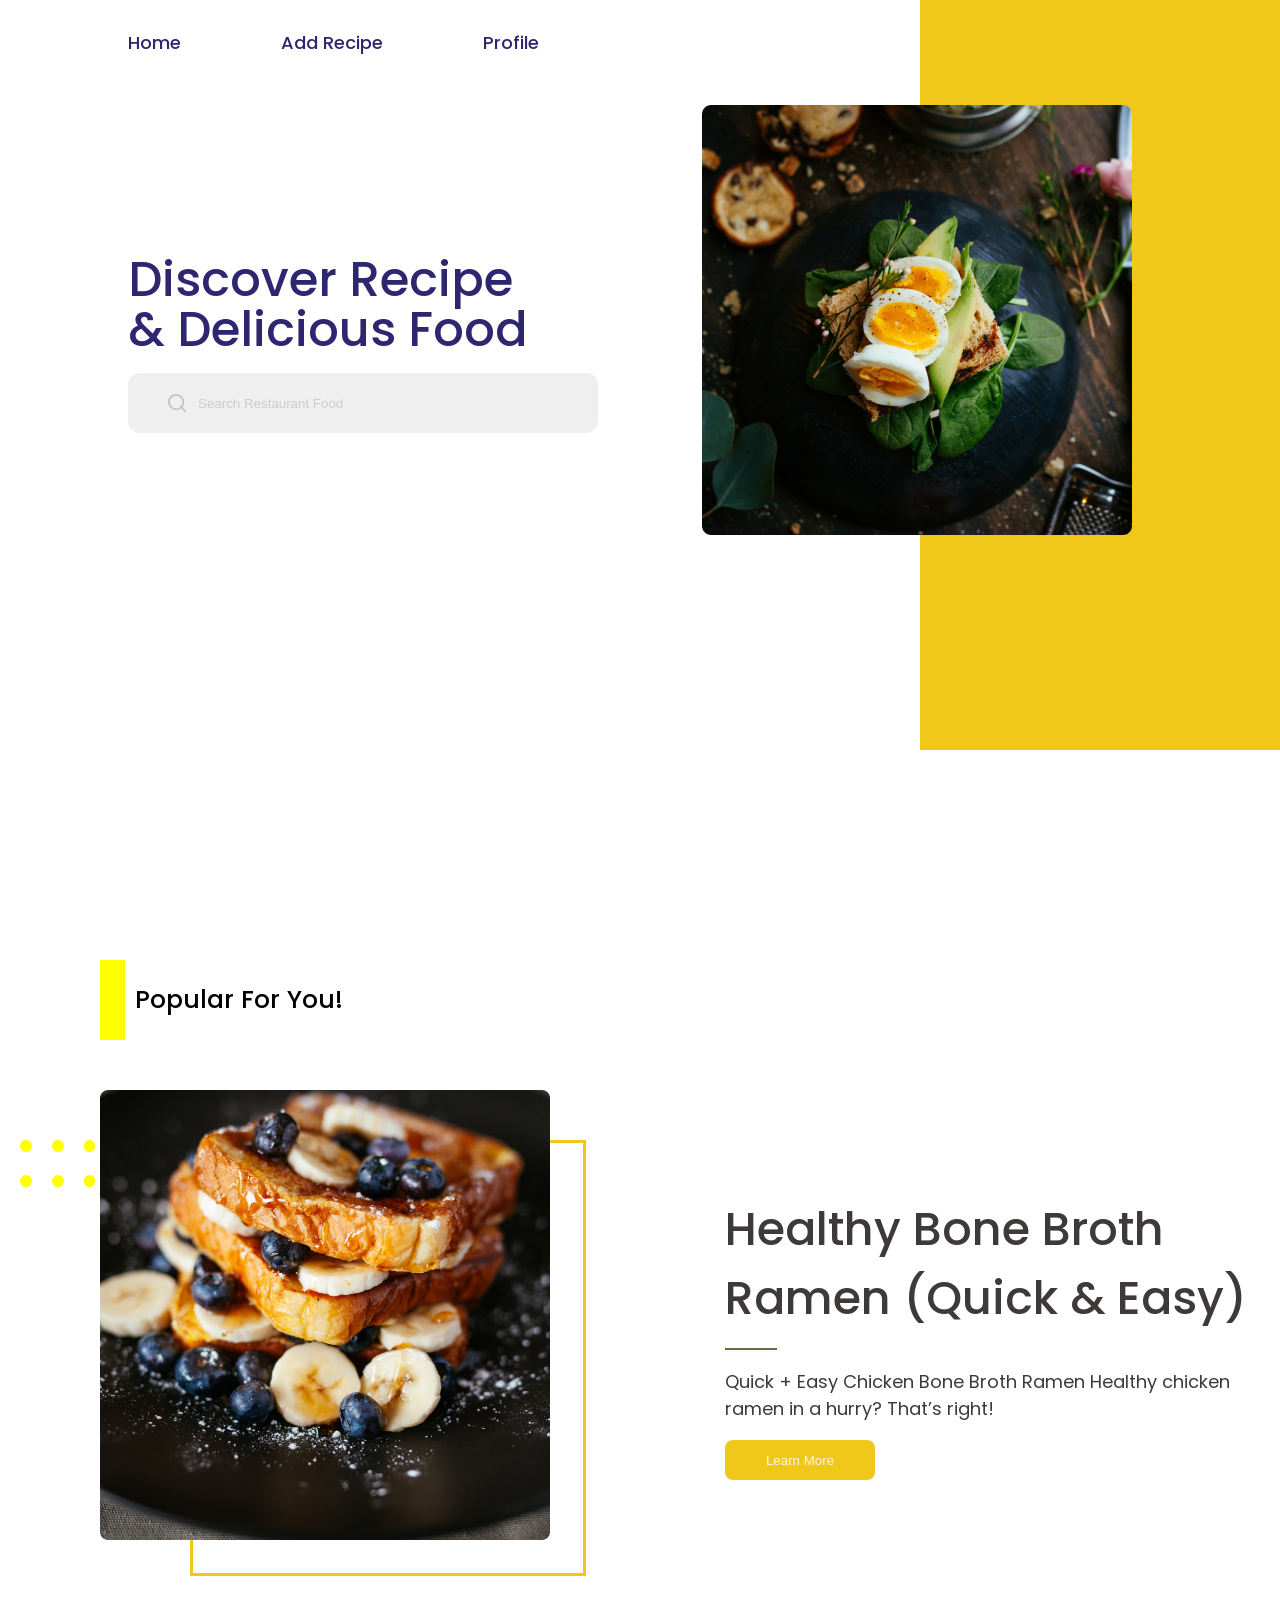
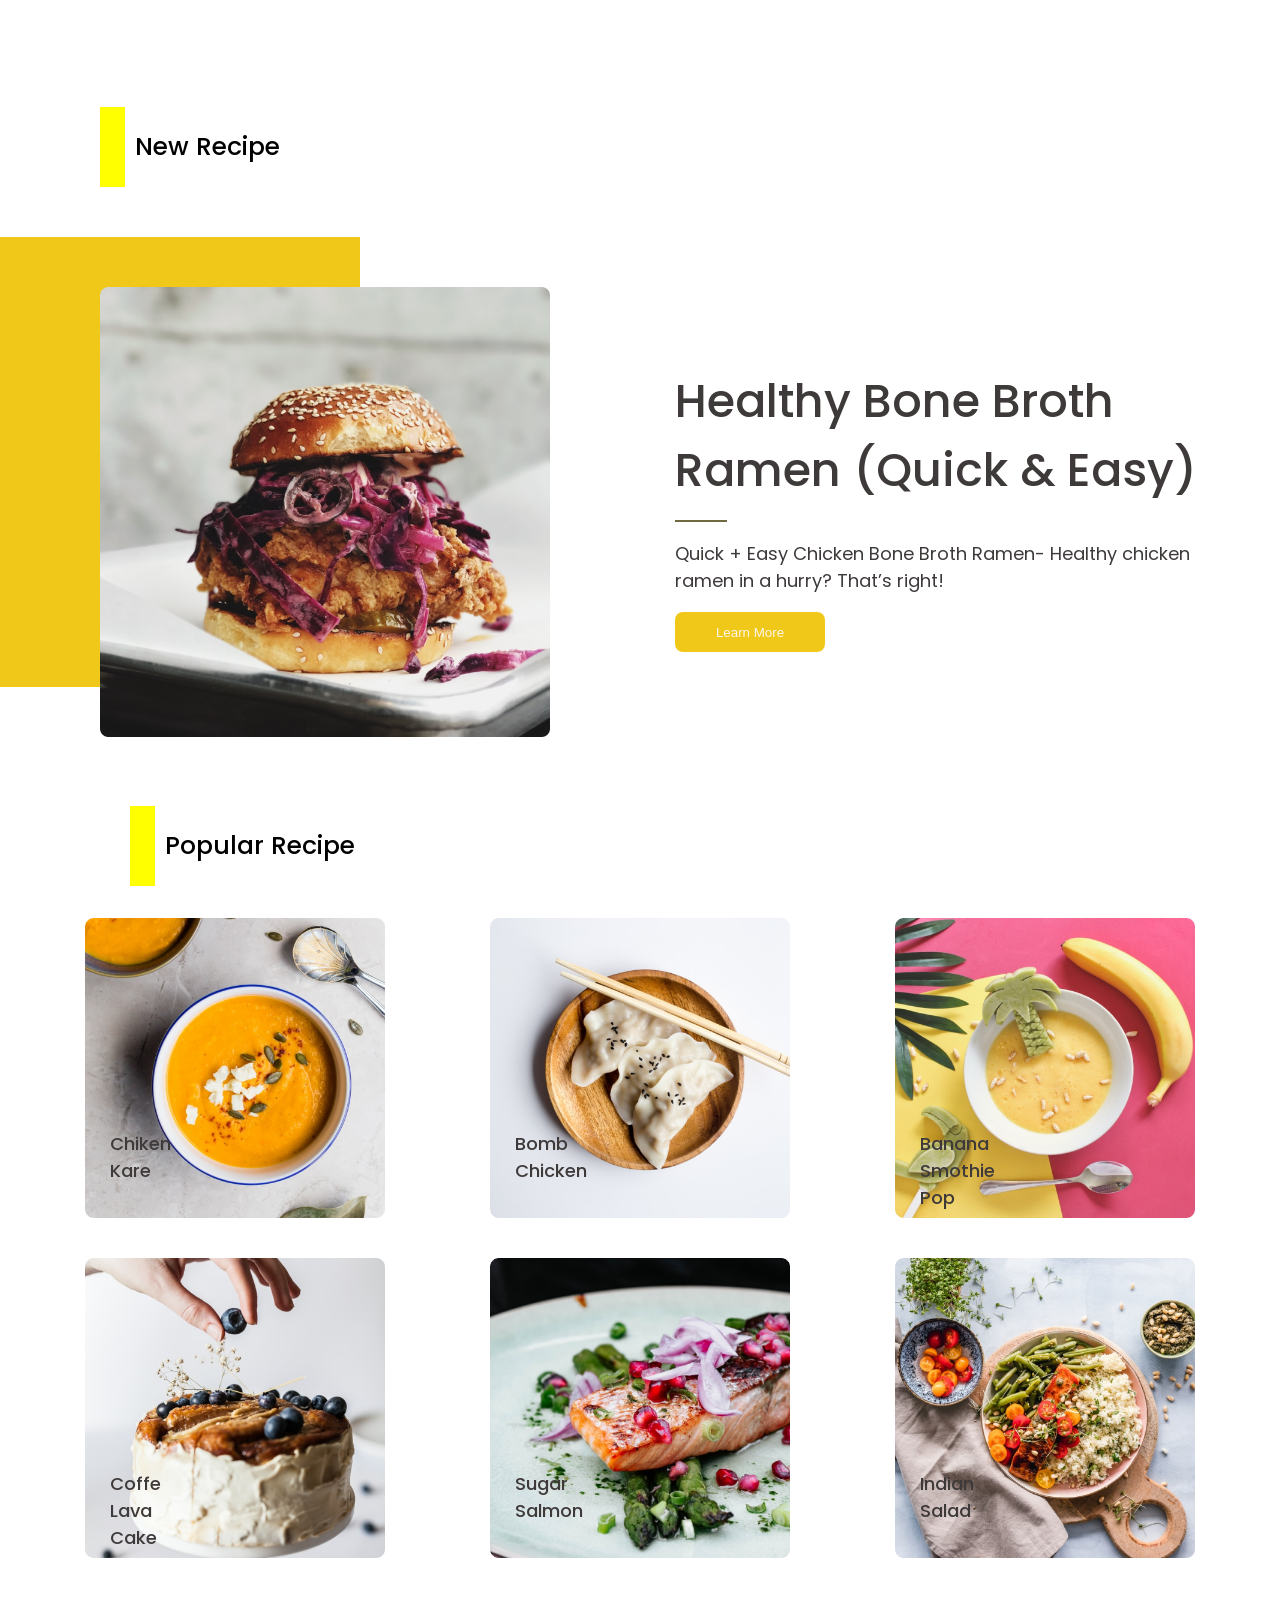
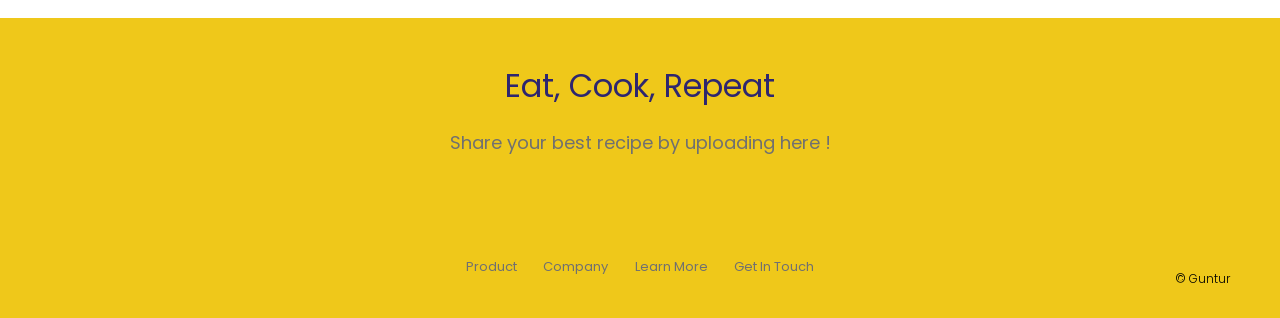
==== landingpage.html @ 4f592a20 "add new page" ====
<!DOCTYPE html>
<html lang="en">
  <head>
    <meta charset="UTF-8" />
    <meta name="viewport" content="width=device-width, initial-scale=1.0" />
    <link rel="preconnect" href="https://fonts.googleapis.com" />
    <link rel="preconnect" href="https://fonts.gstatic.com" crossorigin />
    <link
      href="https://fonts.googleapis.com/css2?family=Inter&family=Poppins&display=swap"
      rel="stylesheet"
    />
    <link rel="stylesheet" href="landingpage.css" />
    <title>Food Recipe Landing Page</title>
  </head>

  <body>
    <section class="container">
      <div class="kotak-hero1"></div>
      <nav class="navbar">
        <div class="nav-menu">
          <p><a href="#">Home</a></p>
          <p><a href="#">Add Recipe</a></p>
          <p><a href="#">Profile</a></p>
      </nav>
      <section class="hero-container">
        <div class="hero-kiri">
          <h1>Discover Recipe & Delicious Food</h1>
          <div class="search-bar">
            <img src="assets/Group 687.svg" alt="" />
            <input
              type="text"
              placeholder="Search Restaurant Food"
              name="search-recipe"
              id="search"
            />
          </div>
        </div>
        <img class="gambar-hero" src="./assets/makanan1.png" alt="gambar1" />
      </section>
    </section>
    <section class="container-2">
      <div class="bagian-atas">
        <div class="kotak-kiri"></div>
        <h2 class="atas-kiri">Popular For You!</h2>
      </div>
      <section class="hero-2">
        <div class="box-kiri">
          <div class="kotak-gambar2"></div>
          <div class="circle">
            <div class="circle-1"></div>
            <div class="circle-1"></div>
            <div class="circle-1"></div>
            <div class="circle-1"></div>
            <div class="circle-1"></div>
            <div class="circle-1"></div>
          </div>
          <img class="gambar2" src="assets/makanan2.png" alt="gambar2" />
        </div>
        <div class="box-kanan">
          <h2 class="p-kanan">Healthy Bone Broth Ramen (Quick & Easy)</h2>
          <div class="garis"></div>
          <p class="p2-kanan">
            Quick + Easy Chicken Bone Broth Ramen Healthy chicken ramen in a
            hurry? That’s right!
          </p>
          <button>Learn More</button>
        </div>
      </section>
    </section>
    <section class="container-3">
      <div class="bagian-atas1">
        <div class="kotak-kiri"></div>
        <h2 class="atas-kiri">New Recipe</h2>
      </div>
      <section class="hero-3">
        <div class="box-kiri1">
          <div class="kotak-gambar"></div>
          <img class="gambar3" src="assets/makanan3.png" alt="gambar3" />
        </div>
        <div class="box-kanan1">
          <h2 class="p-kanan">Healthy Bone Broth Ramen (Quick & Easy)</h2>
          <div class="garis"></div>
          <p class="p2-kanan">
            Quick + Easy Chicken Bone Broth Ramen- Healthy chicken ramen in a
            hurry? That’s right!
          </p>
          <button>Learn More</button>
        </div>
      </section>
    </section>
    <section class="container-4">
      <div class="bagian-atas2">
        <div class="kotak-kiri"></div>
        <h2 class="atas-kiri">Popular Recipe</h2>
      </div>
      <div class="hero-4">
        <div class="card-1">
          <img src="./assets/card1.png" alt="" />
          <p>Chiken Kare</p>
        </div>
        <div class="card-1">
          <img src="./assets/card2.png" alt="" />
          <p>Bomb Chicken</p>
        </div>
        <div class="card-1">
          <img src="./assets/card3.png" alt="" />
          <p>Banana Smothie Pop</p>
        </div>
        <div class="card-1">
          <img src="./assets/card4.png" alt="" />
          <p>Coffe Lava Cake</p>
        </div>
        <div class="card-1">
          <img src="./assets/card5.png" alt="" />
          <p>Sugar Salmon</p>
        </div>
        <div class="card-1">
          <img src="./assets/card6.png" alt="" />
          <p>Indian Salad</p>
        </div>
      </div>
    </section>
    <footer>
      <div class="footer">
        <h1>Eat, Cook, Repeat</h1>
        <h2>Share your best recipe by uploading here !</h2>
        <ul>
          <li>Product</li>
          <li>Company</li>
          <li>Learn more</li>
          <li>Get in Touch</li>
        </ul>
      </div>
      <div class="arkdemy">© Guntur</div>
    </footer>
  </body>
</html>
---- landingpage.css ----
@font-face {
  font-family: "Poppins";
  src: url(font/Poppins-Regular.ttf);
}

body {
  padding: 0;
  margin: 0;
  font-family: "Poppins";
}

.container {
  width: 100%;
  height: 100vh;
  position: relative;
}

.kotak-hero1 {
  width: 360px;
  height: 750px;
  background: #efc81a;
  position: absolute;
  top: 0;
  right: 0;
}

.navbar {
  background: transparent;
  height: 85px;
  display: flex;
  padding: 0 10%;
  align-items: center;
  justify-content: space-between;
  position: relative;
}

.nav-menu {
  display: flex;
  gap: 100px;
  text-align: center;
  font-size: 18px;
  font-weight: 500;
}

.nav-menu a {
  text-decoration: none;
  color: #2e266f;
}
.nav-menu a:visited {
  text-decoration: underline;
}
.nav-menu a:hover {
  text-decoration: underline;
}

.nav-menuright {
  display: flex;
  align-items: center;
}
.nav-menuright a {
  color: #fff5ec;
  padding-left: 10px;
  text-decoration: none;
}

.hero-container {
  display: flex;
  position: relative;
  height: 470px;
  padding: 0 10%;
  justify-content: space-between;
}

.gambar-hero {
  position: relative;
  margin: 20px;
}

.hero-kiri {
  align-self: center;
}

.hero-kiri h1 {
  color: #2e266f;
  align-items: center;
  font-size: 48px;
  font-weight: 500;
  line-height: 50px;
  width: 400px;
}

.search-bar {
  display: flex;
  align-items: center;
  background-color: #efefef;
  width: 450px;
  height: 40px;
  border-radius: 12px;
  margin-top: -30px;
  padding: 10px;
  backdrop-filter: blur(4px) saturate(100%);
}

.search-bar input {
  padding-left: 11px;
  border-radius: 10px;
  border-color: transparent;
  flex: 1;
  background-color: transparent;
  text-align: left;
  padding: 10px;
}

.search-bar input:focus {
  outline: none !important;
}

::placeholder {
  color: #b6b6b6;
  opacity: 0.6;
}

.search-bar img {
  width: 18px;
  height: 18px;
  margin-left: 30px;
}

/* 

                                BATAS CONTAINER 1


*/

.container-2 {
  width: 100%;
  position: relative;
}

.bagian-atas {
  display: flex;
  position: relative;
  align-items: center;
}

.bagian-atas .kotak-kiri {
  width: 25px;
  height: 80px;
  background: yellow;
  margin-top: 60px;
  margin-left: 100px;
}

.bagian-atas .atas-kiri {
  margin-top: 80px;
  margin-left: 10px;
  font-size: 25px;
  font-weight: 500;
}

.hero-2 {
  display: flex;
  align-items: center;
  position: relative;
  margin-top: -50px;
}

.box-kiri {
  width: 50%;
  margin: 100px;
}

.box-kanan {
  display: inline-block;
  width: 50%;
  justify-content: center;
  align-items: center;
  margin-right: 30px;
}

.gambar2 {
  width: 450px;
  height: 450px;
  position: relative;
}

.kotak-gambar2 {
  position: absolute;
  border: solid;
  border-color: #efc81a;
  width: 390px;
  height: 430px;
  margin-top: 50px;
  margin-left: 90px;
}

.circle {
  position: absolute;
  display: flex;
  flex-wrap: wrap;
  height: 50px;
  width: 80px;
  margin-top: 50px;
  margin-left: -80px;
  gap: 20px;
}

.circle-1 {
  width: 11.799px;
  height: 11.799px;
  background: yellow;
  border-radius: 50%;
}

.p-kanan {
  color: #3F3A3A;
  font-family: Poppins;
  font-size: 46px;
  font-style: normal;
  font-weight: 500;
  line-height: normal;
}

.garis {
  border: 1px solid #6f6a40;
  width: 50px;
  margin-top: -23px;
}

.p2-kanan {
  color: #3F3A3A;
  font-family: Poppins;
  font-size: 18px;

}

.box-kanan button {
  width: 150px;
  height: 40px;
  background: #efc81a;
  color: #fff5ec;
  border: none;
  border-radius: 8px;
}

/*

                                BATAS CONTAINER 2

*/

.container-3 {
  width: 100%;
  position: relative;
}

.bagian-atas1 {
  display: flex;
  position: relative;
  align-items: center;
}

.bagian-atas1 .kotak-kiri {
  width: 25px;
  height: 80px;
  background: yellow;
  margin-top: 60px;
  margin-left: 100px;
}

.bagian-atas1 .atas-kiri {
  margin-top: 80px;
  margin-left: 10px;
  font-size: 25px;
  font-weight: 500;
}

.hero-3 {
  display: flex;
  align-items: center;
  position: relative;
  margin-top: 50px;
}

.box-kiri1 {
  width: 50%;
  margin-left: 100px;
}

.box-kanan1 {
  display: inline-block;
  width: 50%;
  justify-content: center;
  align-items: center;
  margin-right: 30px;
}

.gambar3 {
  width: 450px;
  height: 450px;
  position: relative;
  margin-top: 50px;
}

.box-kiri1 .kotak-gambar {
  position: absolute;
  background: #efc81a;
  width: 360px;
  height: 450px;
  left: 0;
  top: 0;
}

.box-kanan1 .p-kanan {
  color: #3F3A3A;
  font-family: Poppins;
  font-size: 46px;
  font-style: normal;
  font-weight: 500;
  line-height: normal;
}

.box-kanan1 .garis {
  border: 1px solid #6f6a40;
  width: 50px;
  margin-top: -23px;
}

.box-kanan1 .p2-kanan {
  color: #3F3A3A;
  font-size: 18px;
}

.box-kanan1 button {
  width: 150px;
  height: 40px;
  background: #efc81a;
  color: #fff5ec;
  border: none;
  border-radius: 8px;
}

/* 

                                    BATAS CONTAINER 3

*/

.container-4 {
  width: 100%;
  position: relative;
}

.container-4 .bagian-atas2 {
  display: flex;
  position: relative;
  margin-top: 50px;
  align-items: center;
}

.bagian-atas2 .kotak-kiri {
  width: 25px;
  height: 80px;
  background: yellow;
  margin-left: 130px;
}

.bagian-atas2 .atas-kiri {
  margin-left: 10px;
  font-size: 25px;
  font-weight: 500;
  line-height: 62px;
}

.hero-4 {
  display: flex;
  justify-content: space-evenly;
  flex-wrap: wrap;

  position: relative;
}

.hero-4 img {
  width: 100%;
}

.container-4 .hero-4 .card-1 {
  position: relative;
  width: 300px;
  height: 300px;
  padding: 20px;
}

.container-4 .hero-4 .card-1 p {
  position: absolute;
  margin-left: 25px;
  margin-top: -95px;
  width: 60px;
  color: #3F3A3A;
  font-family: "Poppins";
  font-size: 18px;
  font-weight: 500;
}

.container-4 .hero-4 .card-2 p {
  position: absolute;
  margin-left: 25px;
  margin-top: -75px;
  width: 120px;
  color: #3F3A3A;
  font-family: "Poppins";
  font-size: 18px;
  font-weight: 500;
}
/*                              BATAS CONTAINER 4 */

footer {
  height: 300px;
  background: #efc81a;
  margin-top: 40px;
  display: flex;
  justify-content: center;
  align-items: center;
  text-align: center;
  position: relative;
}

footer .footer h1 {
  color: #2e266f;
  font-family: "Poppins";
  font-size: 32px;
  font-weight: 400;
  /* margin-left: 20px; */
}

.footer h2 {
  color: #707070;
  text-align: center;
  font-family: "Poppins";
  font-size: 18px;
  font-style: normal;
  font-weight: 400;
  line-height: 24px; /* 100% */
}

footer .footer ul {
  display: flex;
  gap: 10px;
  justify-content: space-evenly;
  list-style: none;
  /* background: red; */
  padding: 0;
  bottom: 0;

  margin-top: 100px;
}

footer .footer ul li {
  color: #707070;
  text-align: center;
  font-family: "Poppins";
  font-size: 13px;
  font-style: normal;
  font-weight: 400;
  line-height: 24px; /* 150% */
  text-transform: capitalize;
}

footer .arkdemy {
  position: absolute;
  bottom: 0;
  right: 50px;
  bottom: 30px;
  font-size: 12px;
  font-weight: 300;
  color: #000;
}

/* 
                                BATAS LAYOUT DESKTOP 
*/

/* 
                                        MEDIA QUERY
 */

/* MOBILE */

@media screen and (max-width: 430px) {

  .navbar{
      justify-content: center;
  }
.navbar .nav-menu{
  gap: 30px;
}
  
  .nav-menuright{
    display: none;
  }

  .kotak-hero1 {
    width: 100%;
    height: 100%;

  }
  .nav-menu {
    gap: 20px;
  }

  .gambar-hero {
    display: none;
  }

  .hero-container .hero-kiri h1 {
    width: 370px;
    line-height: 60px;
    margin-left: -29px;
    font-size: 40px;
  }
  .search-bar {
    width: 330px;
    margin-left: -25px;
    margin-top: 20px;
  }

  /*
                                          CONTAINER 2
  */

  .bagian-atas{
    margin-top: 30px;
  }

  .bagian-atas .kotak-kiri {
    margin-left: 20px;
    margin-top: 50px;
    
  }

  .hero-2 {
    margin-top: 30px;
    display: flex;
    flex-wrap: wrap;
    justify-content: center;
  }

  .box-kiri {
    margin: 0px;
    margin-left: -100px;
  }

  .gambar2 {
    width: 280px;
    height: 280px;
  }

  .kotak-gambar2 {
    width: 280px;
    height: 280px;
    margin: 20px;
  }

  .box-kanan {
    margin-top: 20px;
    display: flex;
    flex-wrap: wrap;
    width: 300px;
    padding-left: 40px;
  }

  .p-kanan {
    font-size: 25px;
  }

  .p2-kanan {
    font-size: 16px;
  }

  .box-kanan button {
    margin-top: 30px;
  }

  /*
                                            CONTAINER 3
  */

  .bagian-atas1{
    margin-bottom: 50px;
  }
  
  .bagian-atas1 .kotak-kiri {
    margin-left: 20px;
    margin-top: 50px;
  }

  .hero-3 {
    margin-top: 30px;
    display: flex;
    flex-wrap: wrap;
    justify-content: center;
  }

  .box-kiri1 {
    margin: 0px;
    margin-left: -100px;
  }

  .gambar3 {
    width: 280px;
    height: 280px;
  }

  .box-kiri1 .kotak-gambar {
    width: 300px;
    height: 300px;
  }

  .box-kanan1 {
    margin-top: 20px;
    display: flex;
    flex-wrap: wrap;
    width: 300px;
    padding-left: 40px;
  }

  .box-kanan1 .p-kanan  {
    font-size: 25px;
  }

  .box-kanan1 .p2-kanan{
    font-size: 16px;
  }
  
  .box-kanan1 button {
    margin-top: 30px;
  }

/* 
                                       CONTAINER 4
*/


.bagian-atas2{
  margin-bottom: 50px;
}

.bagian-atas2 .kotak-kiri {
  margin-left: 20px;
  /* margin-top: 50px; */
}


.arkdemy{
  display: none;
}










}
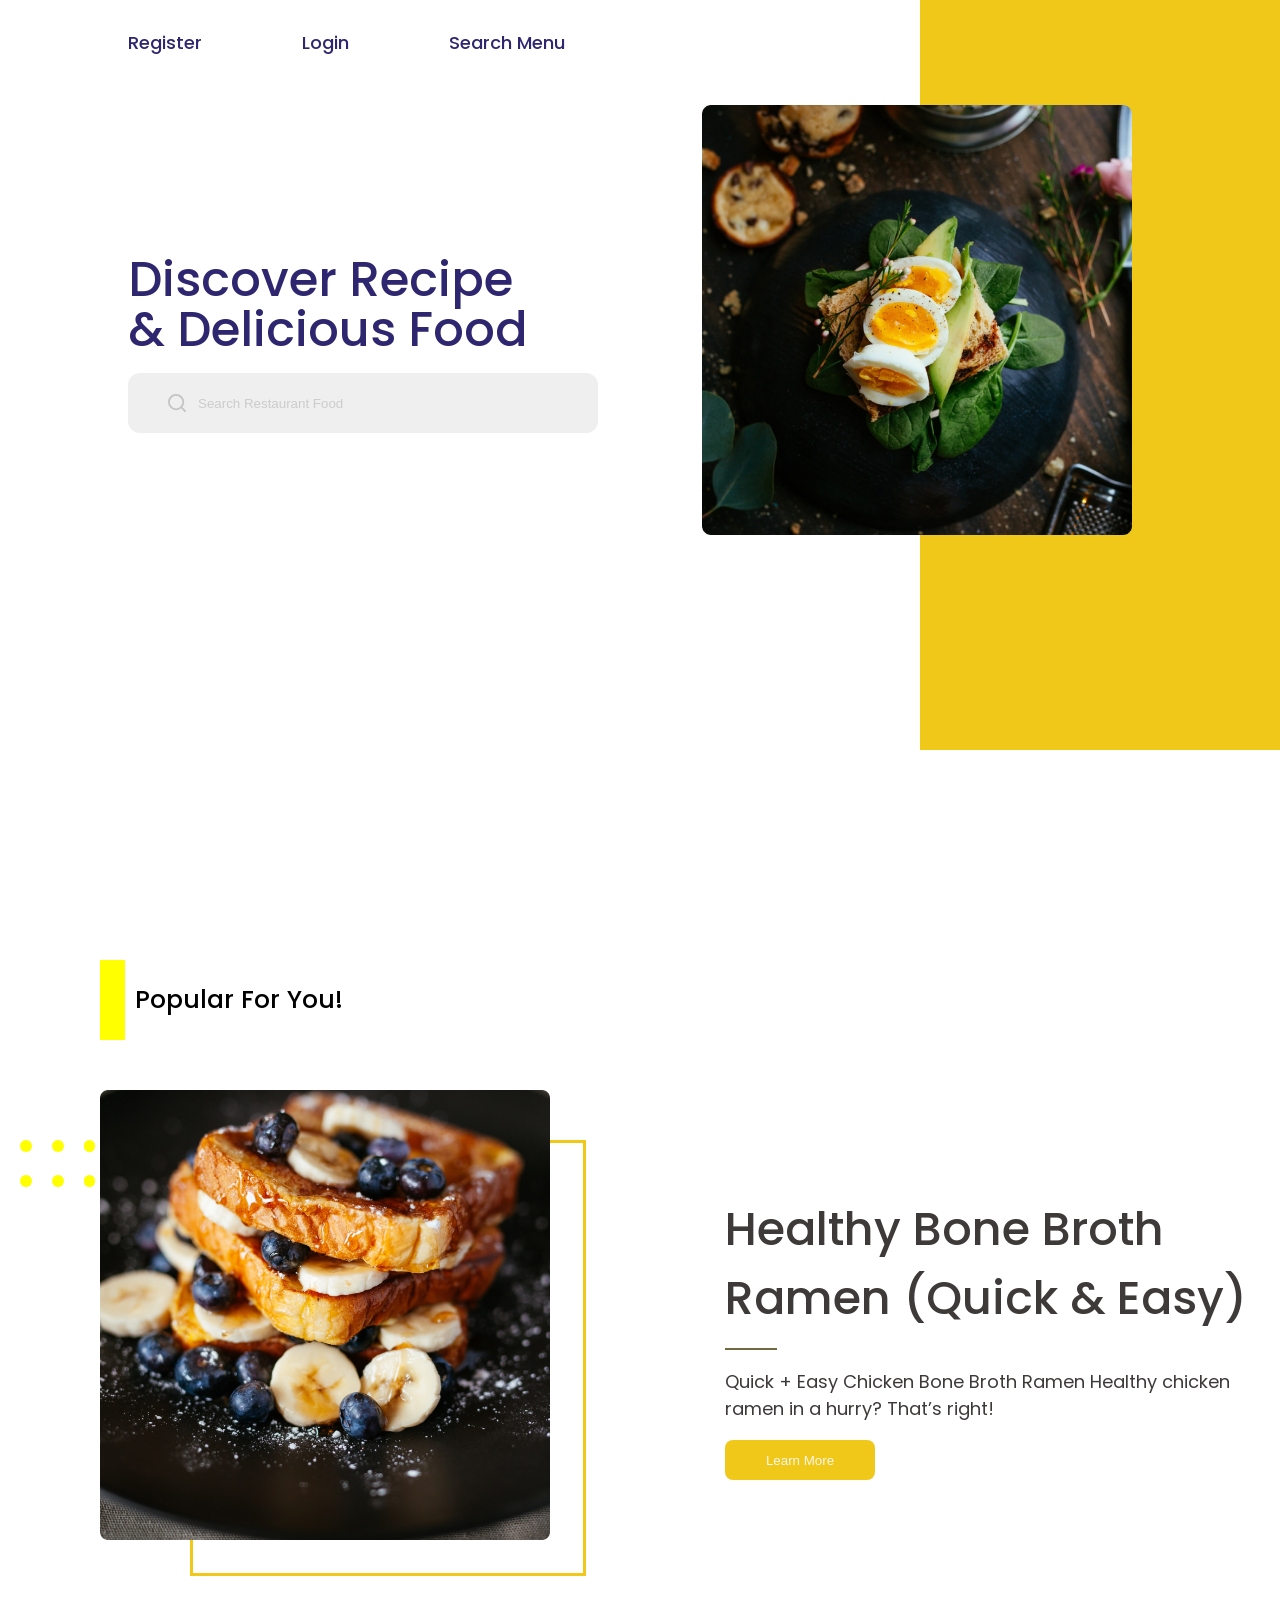
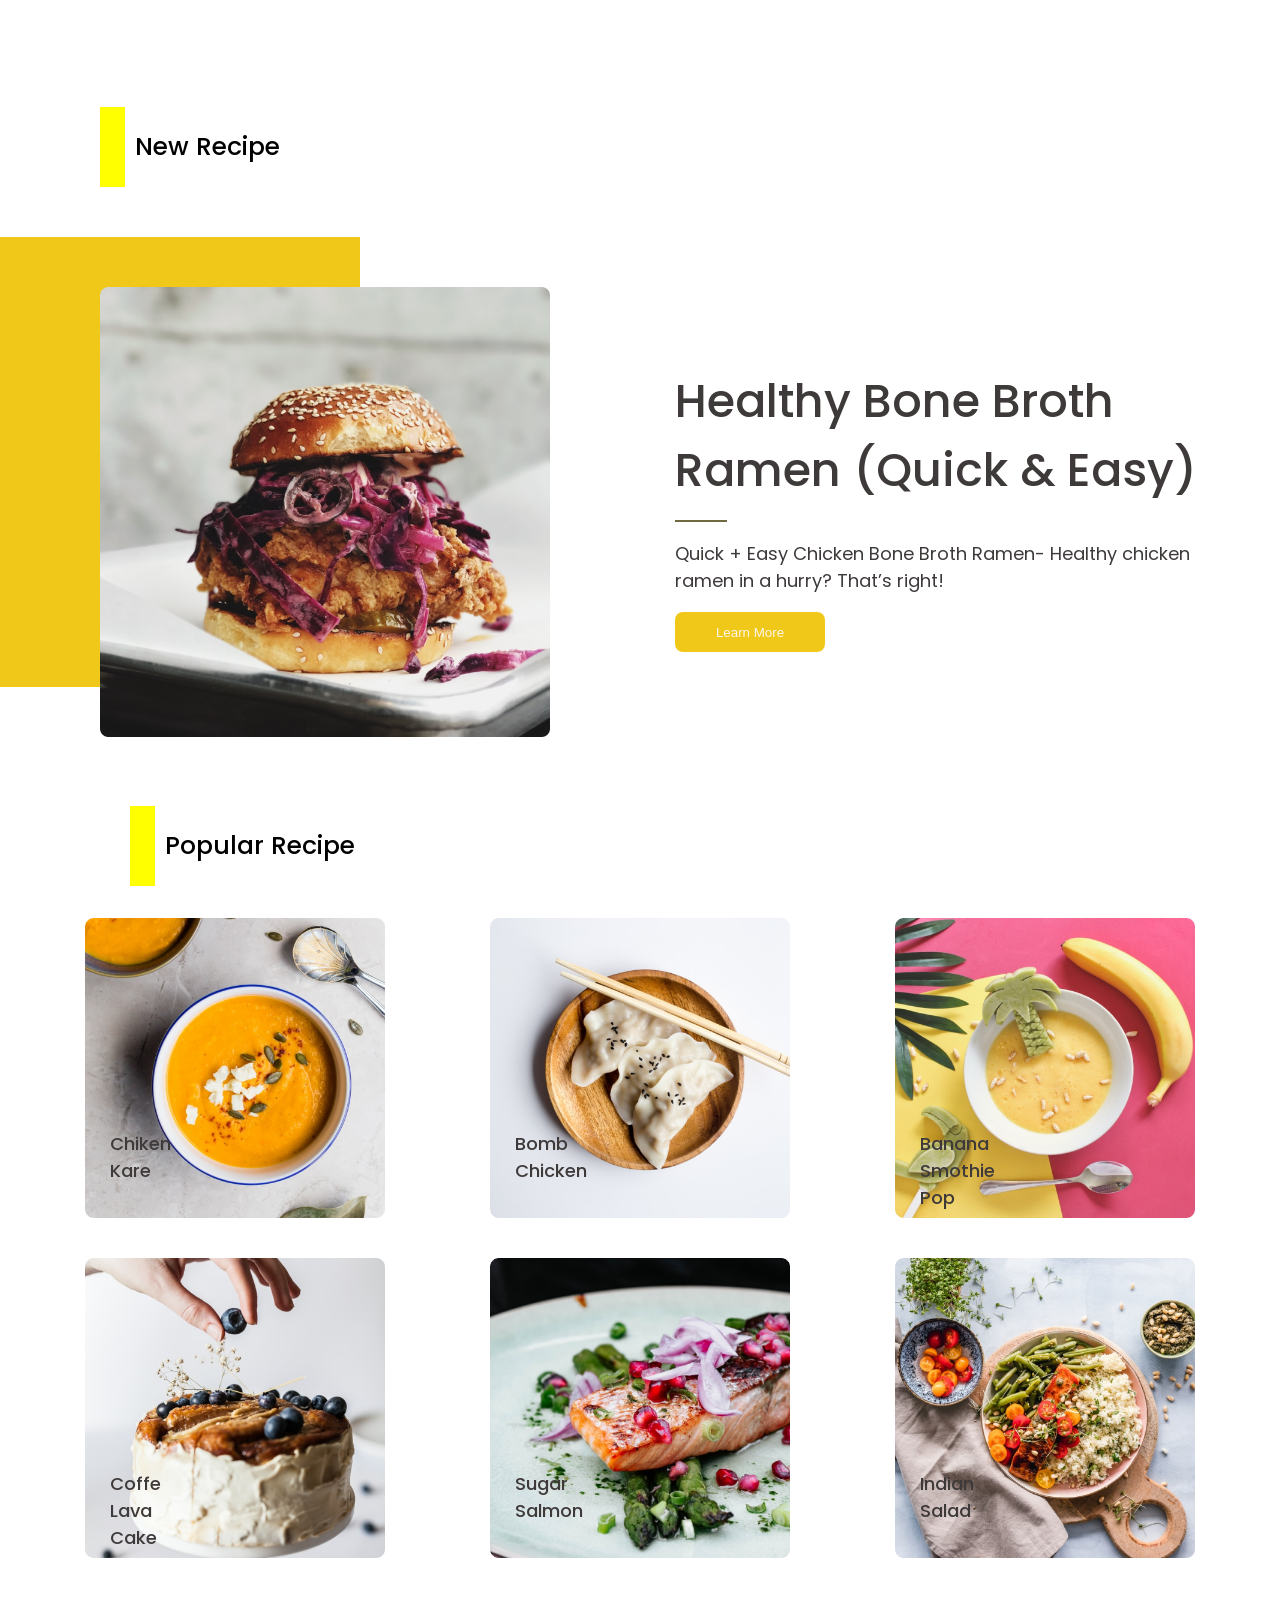
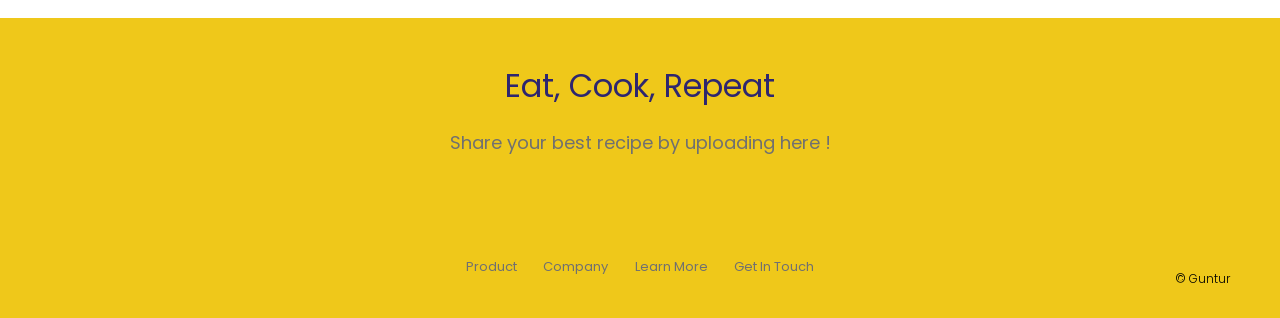
==== commit fa8cc870: "add new fiture" ====
--- a/landingpage.html
+++ b/landingpage.html
@@ -10,7 +10,7 @@
       rel="stylesheet"
     />
     <link rel="stylesheet" href="landingpage.css" />
-    <title>Food Recipe Landing Page</title>
+    <title>Food Recipe | Landing Page</title>
   </head>
 
   <body>
@@ -18,16 +18,16 @@
       <div class="kotak-hero1"></div>
       <nav class="navbar">
         <div class="nav-menu">
-          <p><a href="#">Home</a></p>
-          <p><a href="#">Add Recipe</a></p>
-          <p><a href="#">Profile</a></p>
+          <p><a href="register.html">Register</a></p> 
+          <p><a href="login.html">Login</a></p>
+          <p><a href="searchmenu.html">Search Menu</a></p>
       </nav>
       <section class="hero-container">
         <div class="hero-kiri">
           <h1>Discover Recipe & Delicious Food</h1>
           <div class="search-bar">
             <img src="assets/Group 687.svg" alt="" />
-            <input
+             <input
               type="text"
               placeholder="Search Restaurant Food"
               name="search-recipe"
